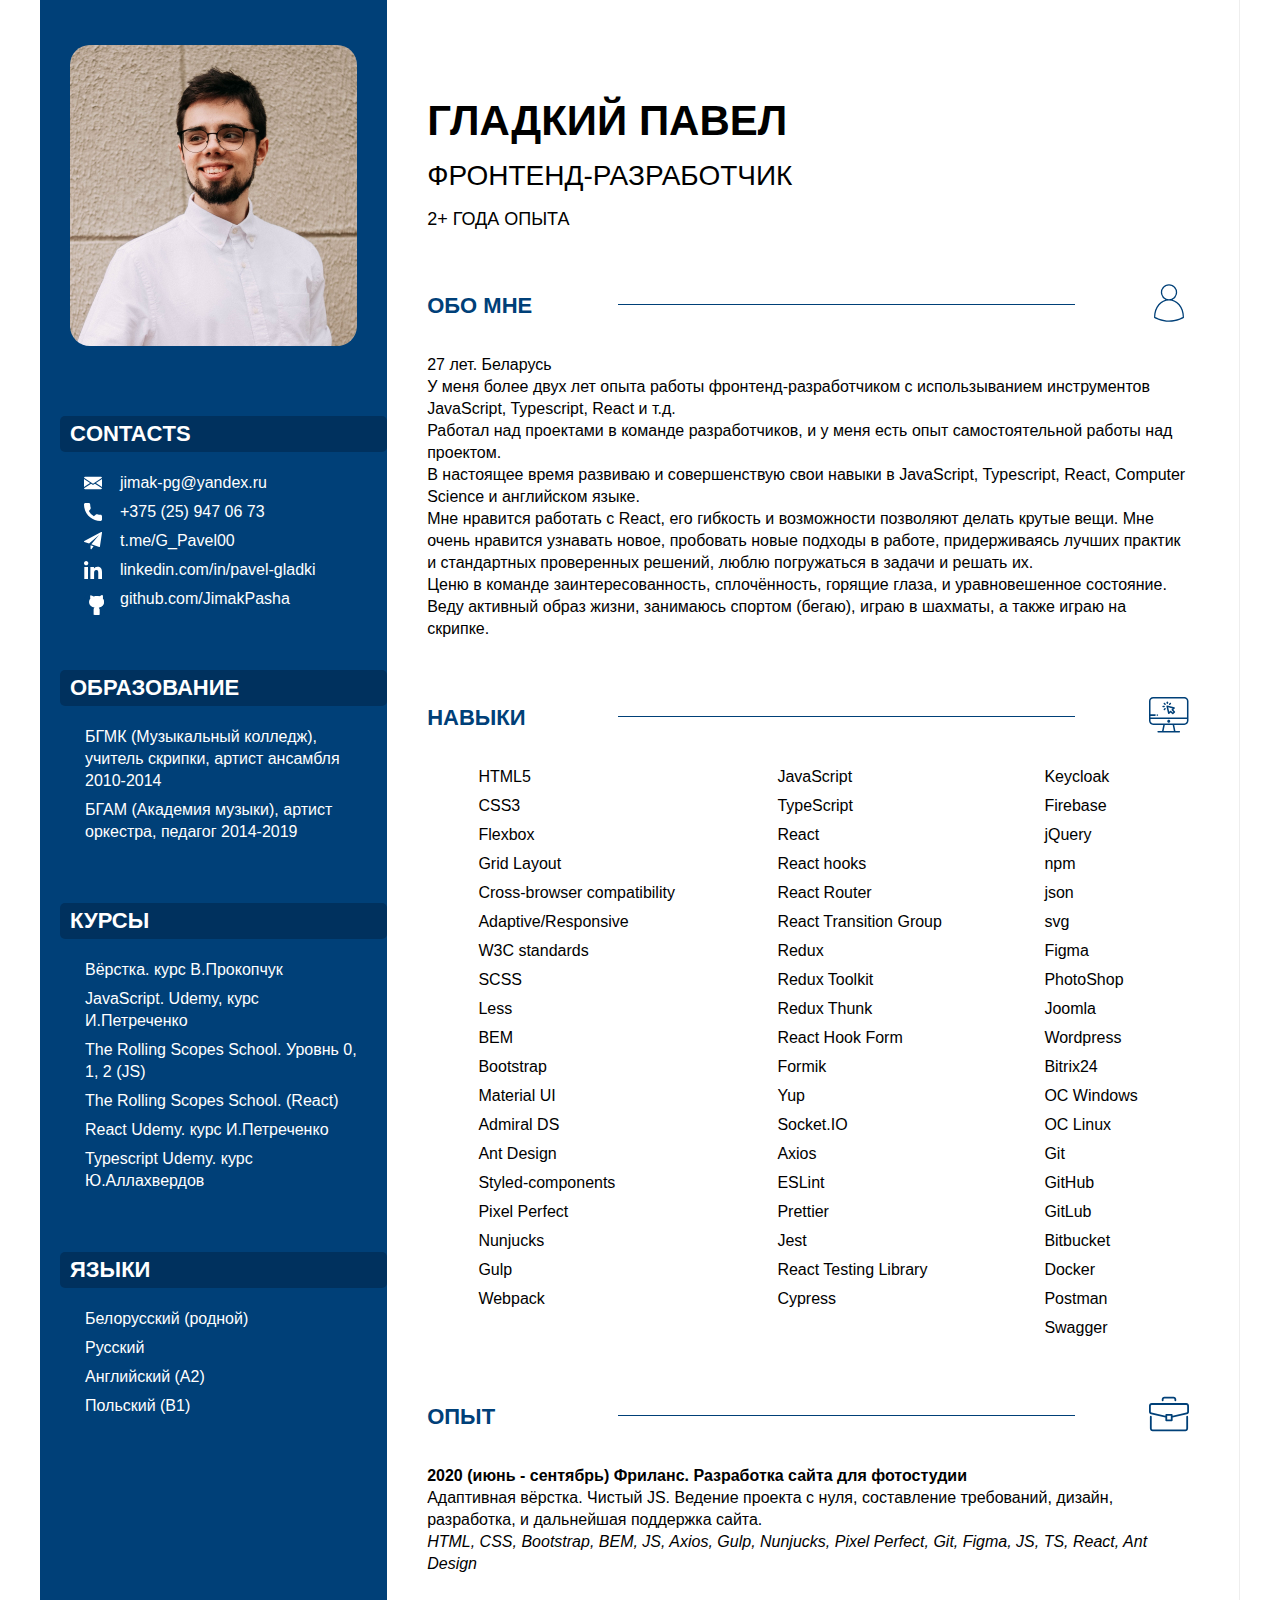
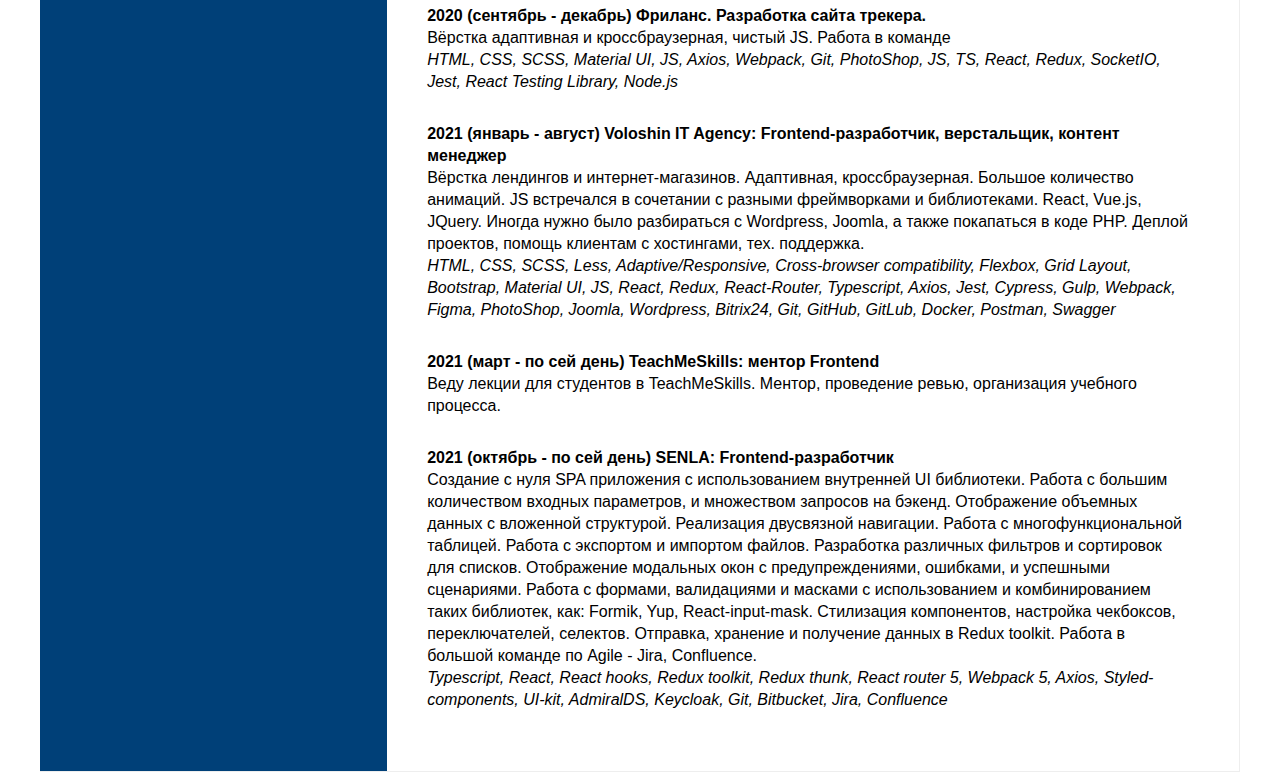
==== ru.html @ f33ebf19 "feat: add multilanguage" ====
<!DOCTYPE html>
<html lang="ru">
  <head>
    <meta charset="UTF-8" />
    <meta name="viewport" content="width=1200" />
    <title>Pavel Gladki</title>
    <link rel="stylesheet" href="style.min.css" />
    <link rel="shor tcut icon" href="assets/images/favicon.ico" />
  </head>

  <body>
    <main class="main">
      <aside class="aside">
        <img class="aside__img" src="assets/images/avatar.jpg" alt="pavel" />
        <div class="aside__content">
          <div class="contacts aside__block">
            <h4 class="contacts__title title aside__title">Contacts</h4>
            <ul class="contacts__list aside__list">
              <li class="contacts__item contacts__item--mail">
                <a class="contacts__item-link" href="mailto:jimak-pg@yandex.ru">
                  jimak-pg@yandex.ru
                </a>
              </li>
              <li class="contacts__item contacts__item--phone">
                <a class="contacts__item-link" href="tel:+375259470673">
                  +375 (25) 947 06 73
                </a>
              </li>
              <li class="contacts__item contacts__item--telegram">
                <a
                  class="contacts__item-link"
                  href="https://t.me/G_Pavel00"
                  target="_blank"
                >
                  t.me/G_Pavel00
                </a>
              </li>
              <li class="contacts__item contacts__item--in">
                <a
                  class="contacts__item-link"
                  href="https://www.linkedin.com/in/pavel-gladki"
                  target="_blank"
                >
                  linkedin.com/in/pavel-gladki
                </a>
              </li>
              <li class="contacts__item contacts__item--gh">
                <a
                  class="contacts__item-link"
                  href="https://github.com/JimakPasha"
                  target="_blank"
                >
                  github.com/JimakPasha
                </a>
              </li>
            </ul>
          </div>
          <div class="education aside__block">
            <h4 class="education__title title aside__title">Образование</h4>
            <ul class="education__list aside__list">
              <li class="education__item">
                БГМК (Музыкальный колледж), учитель скрипки, артист ансамбля
                2010-2014
              </li>
              <li class="education__item">
                БГАМ (Академия музыки), артист оркестра, педагог 2014-2019
              </li>
            </ul>
          </div>
          <div class="courses aside__block">
            <h4 class="courses__title title aside__title">Курсы</h4>
            <ul class="courses__list aside__list">
              <li class="courses__item">Вёрстка. курс В.Прокопчук</li>
              <li class="courses__item">
                JavaScript. Udemy, курс И.Петреченко
              </li>
              <li class="courses__item">
                The Rolling Scopes School. Уровнь 0, 1, 2 (JS)
              </li>
              <li class="courses__item">The Rolling Scopes School. (React)</li>
              <li class="courses__item">React Udemy. курс И.Петреченко</li>
              <li class="courses__item">
                Typescript Udemy. курс Ю.Аллахвердов
              </li>
            </ul>
          </div>
          <div class="languages aside__block">
            <h4 class="languages__title title aside__title">Языки</h4>
            <ul class="languages__list aside__list">
              <li class="languages__item">Белорусский (родной)</li>
              <li class="languages__item">Русский</li>
              <li class="languages__item">Английский (A2)</li>
              <li class="languages__item">Польский (B1)</li>
            </ul>
          </div>
        </div>
      </aside>
      <section class="content">
        <div class="person">
          <h1 class="person__title">Гладкий Павел</h1>
          <h2 class="person__subtitle">фронтенд-разработчик</h2>
          <h3 class="person__subtitle-description">2+ года опыта</h3>
        </div>
        <div class="about content__block">
          <h4 class="about__title title content__title">Обо мне</h4>
          <p class="about__text">27 лет. Беларусь</p>
          <p class="about__text">
            У меня более двух лет опыта работы фронтенд-разработчиком с
            использыванием инструментов JavaScript, Typescript, React и т.д.
          </p>
          <p class="about__text">
            Работал над проектами в команде разработчиков, и у меня есть опыт
            самостоятельной работы над проектом.
          </p>
          <p class="about__text">
            В настоящее время развиваю и совершенствую свои навыки в JavaScript,
            Typescript, React, Сomputer Science и английском языке.
          </p>
          <p class="about__text">
            Мне нравится работать с React, его гибкость и возможности позволяют
            делать крутые вещи. Мне очень нравится узнавать новое, пробовать
            новые подходы в работе, придерживаясь лучших практик и стандартных
            проверенных решений, люблю погружаться в задачи и решать их.
          </p>
          <p class="about__text">
            Ценю в команде заинтересованность, сплочённость, горящие глаза, и
            уравновешенное состояние.
          </p>
          <p class="about__text">
            Веду активный образ жизни, занимаюсь спортом (бегаю), играю в
            шахматы, а также играю на скрипке.
          </p>
        </div>
        <div class="skills content__block">
          <h4 class="skills__title title content__title">Навыки</h4>
          <div class="skills__list-box">
            <ul class="skills__list">
              <li class="skills__item">HTML5</li>
              <li class="skills__item">CSS3</li>
              <li class="skills__item">Flexbox</li>
              <li class="skills__item">Grid Layout</li>
              <li class="skills__item">Cross-browser compatibility</li>
              <li class="skills__item">Adaptive/Responsive</li>
              <li class="skills__item">W3C standards</li>
              <li class="skills__item">SCSS</li>
              <li class="skills__item">Less</li>
              <li class="skills__item">BEM</li>
              <li class="skills__item">Bootstrap</li>
              <li class="skills__item">Material UI</li>
              <li class="skills__item">Admiral DS</li>
              <li class="skills__item">Ant Design</li>
              <li class="skills__item">Styled-components</li>
              <li class="skills__item">Pixel Perfect</li>
              <li class="skills__item">Nunjucks</li>
              <li class="skills__item">Gulp</li>
              <li class="skills__item">Webpack</li>
            </ul>
            <ul class="skills__list">
              <li class="skills__item">JavaScript</li>
              <li class="skills__item">TypeScript</li>
              <li class="skills__item">React</li>
              <li class="skills__item">React hooks</li>
              <li class="skills__item">React Router</li>
              <li class="skills__item">React Transition Group</li>
              <li class="skills__item">Redux</li>
              <li class="skills__item">Redux Toolkit</li>
              <li class="skills__item">Redux Thunk</li>
              <li class="skills__item">React Hook Form</li>
              <li class="skills__item">Formik</li>
              <li class="skills__item">Yup</li>
              <li class="skills__item">Socket.IO</li>
              <li class="skills__item">Axios</li>
              <li class="skills__item">ESLint</li>
              <li class="skills__item">Prettier</li>
              <li class="skills__item">Jest</li>
              <li class="skills__item">React Testing Library</li>
              <li class="skills__item">Cypress</li>
            </ul>
            <ul class="skills__list">
              <li class="skills__item">Keycloak</li>
              <li class="skills__item">Firebase</li>
              <li class="skills__item">jQuery</li>
              <li class="skills__item">npm</li>
              <li class="skills__item">json</li>
              <li class="skills__item">svg</li>
              <li class="skills__item">Figma</li>
              <li class="skills__item">PhotoShop</li>
              <li class="skills__item">Joomla</li>
              <li class="skills__item">Wordpress</li>
              <li class="skills__item">Bitrix24</li>
              <li class="skills__item">OC Windows</li>
              <li class="skills__item">OC Linux</li>
              <li class="skills__item">Git</li>
              <li class="skills__item">GitHub</li>
              <li class="skills__item">GitLub</li>
              <li class="skills__item">Bitbucket</li>
              <li class="skills__item">Docker</li>
              <li class="skills__item">Postman</li>
              <li class="skills__item">Swagger</li>
              <!-- <li class="skills__item">Enzyme</li> -->
              <!-- <li class="skills__item">MobX</li> -->
            </ul>
          </div>
        </div>
        <div class="experience content__block">
          <h4 class="experience__title title content__title">Опыт</h4>
          <ul class="experience__list">
            <li class="experience__item">
              <p class="experience__item-title">
                2020 (июнь - сентябрь) Фриланс. Разработка сайта для фотостудии
              </p>
              Адаптивная вёрстка. Чистый JS. Ведение проекта с нуля, составление
              требований, дизайн, разработка, и дальнейшая поддержка сайта.
              <p class="experience__item-technology">
                HTML, CSS, Bootstrap, BEM, JS, Axios, Gulp, Nunjucks, Pixel
                Perfect, Git, Figma, JS, TS, React, Ant Design
              </p>
            </li>
            <li class="experience__item">
              <p class="experience__item-title">
                2020 (сентябрь - декабрь) Фриланс. Разработка сайта трекера.
              </p>
              Вёрстка адаптивная и кроссбраузерная, чистый JS. Работа в команде
              <p class="experience__item-technology">
                HTML, CSS, SCSS, Material UI, JS, Axios, Webpack, Git,
                PhotoShop, JS, TS, React, Redux, SocketIO, Jest, React Testing
                Library, Node.js
              </p>
            </li>
            <li class="experience__item">
              <p class="experience__item-title">
                2021 (январь - август) Voloshin IT Agency: Frontend-разработчик,
                верстальщик, контент менеджер
              </p>
              Вёрстка лендингов и интернет-магазинов. Адаптивная,
              кроссбраузерная. Большое количество анимаций. JS встречался в
              сочетании с разными фреймворками и библиотеками. React, Vue.js,
              JQuery. Иногда нужно было разбираться с Wordpress, Joomla, а также
              покапаться в коде PHP. Деплой проектов, помощь клиентам с
              хостингами, тех. поддержка.
              <p class="experience__item-technology">
                HTML, CSS, SCSS, Less, Adaptive/Responsive, Cross-browser
                compatibility, Flexbox, Grid Layout, Bootstrap, Material UI, JS,
                React, Redux, React-Router, Typescript, Axios, Jest, Cypress,
                Gulp, Webpack, Figma, PhotoShop, Joomla, Wordpress, Bitrix24,
                Git, GitHub, GitLub, Docker, Postman, Swagger
              </p>
            </li>
            <li class="experience__item">
              <p class="experience__item-title">
                2021 (март - по сей день) TeachMeSkills: ментор Frontend
              </p>
              Веду лекции для студентов в TeachMeSkills. Ментор, проведение
              ревью, организация учебного процесса.
            </li>
            <li class="experience__item">
              <p class="experience__item-title">
                2021 (октябрь - по сей день) SENLA: Frontend-разработчик
              </p>
              Создание с нуля SPA приложения с использованием внутренней UI
              библиотеки. Работа с большим количеством входных параметров, и
              множеством запросов на бэкенд. Отображение объемных данных с
              вложенной структурой. Реализация двусвязной навигации. Работа с
              многофункциональной таблицей. Работа с экспортом и импортом
              файлов. Разработка различных фильтров и сортировок для списков.
              Отображение модальных окон с предупреждениями, ошибками, и
              успешными сценариями. Работа с формами, валидациями и масками с
              использованием и комбинированием таких библиотек, как: Formik,
              Yup, React-input-mask. Стилизация компонентов, настройка
              чекбоксов, переключателей, селектов. Отправка, хранение и
              получение данных в Redux toolkit. Работа в большой команде по
              Agile - Jira, Confluence.
              <p class="experience__item-technology">
                Typescript, React, React hooks, Redux toolkit, Redux thunk,
                React router 5, Webpack 5, Axios, Styled-components, UI-kit,
                AdmiralDS, Keycloak, Git, Bitbucket, Jira, Confluence
              </p>
            </li>
          </ul>
        </div>
      </section>
    </main>
  </body>
</html>
---- style.min.css ----
.contacts__item:last-child,li:last-child{margin-bottom:0}.contacts__item::before,.content__title::after{content:'';position:absolute;background-repeat:no-repeat;background-position:center center;background-size:cover}.person,.title{text-transform:uppercase}html{box-sizing:border-box}*,::after,::before{box-sizing:inherit}ol[class],ul[class]{padding:0}blockquote,body,dd,dl,figcaption,figure,h1,h2,h3,h4,h5,h6,li,ol[class],p,ul[class]{font-weight:400;margin:0}ul[class]{list-style:none}img{max-width:100%;display:block}button,input,select,textarea{font:inherit}a{text-decoration:none;color:inherit}body{font-family:Raleway,sans-serif;min-width:1200px;margin:0 auto;line-height:22px}li{margin-bottom:7px}.title{font-size:22px;line-height:36px;font-weight:600}.aside__title{background-color:#00315e;padding:0 10px;margin-bottom:20px;border-radius:5px}.aside__list li{padding-left:25px;padding-right:25px}.aside__block,.content__block{margin-bottom:60px}.content__title{color:#004078;position:relative;margin-bottom:30px}.content__title::before{content:'';position:absolute;top:45%;right:15%;width:60%;height:1px;background-color:#004078}.content__title::after{top:-5px;right:0;width:40px;height:40px}.main{max-width:1200px;border-right:1px solid rgba(221,221,221,.5);border-bottom:1px solid rgba(221,221,221,.5);margin:0 auto;display:flex;justify-content:space-between}.aside{width:30%;padding:15px 0;background-color:#004078;margin-right:40px;color:#fff}.aside__img{padding:30px;border-radius:50px;margin-bottom:40px}.aside__content{padding-left:20px}.contacts__item-link{transition:.3s}.contacts__item-link:hover{text-decoration:underline}.content{width:70%;margin-top:40px;padding-right:50px}.contacts__list .contacts__item{padding-left:60px}.contacts__item{position:relative;margin-bottom:7px}.contacts__item::before{top:10%;left:24px;width:18px;height:18px}.contacts__item--mail::before{background-image:url(assets/images/email.svg)}.contacts__item--phone::before{background-image:url(assets/images/phone.svg)}.contacts__item--telegram::before{background-image:url(assets/images/telegram.svg)}.contacts__item--in::before{background-image:url(assets/images/linkedin.svg)}.contacts__item--gh::before{background-image:url(assets/images/github.svg);width:25px;height:25px}.person{padding:60px 0}.person__title{font-weight:700;font-size:42px;line-height:42px;margin-bottom:20px}.person__subtitle{font-size:28px;line-height:28px;margin-bottom:20px}.person__subtitle-description{font-size:18px;line-height:18px}.about__title::after{background-image:url(assets/images/about.svg)}.skills__list-box{display:flex;justify-content:space-around}.skills__title::after{background-image:url(assets/images/skills.svg)}.experience__title::after{background-image:url(assets/images/experience.svg)}.experience__item{margin-bottom:30px}.experience__item-title{font-weight:600}.experience__item-technology{font-style:italic}
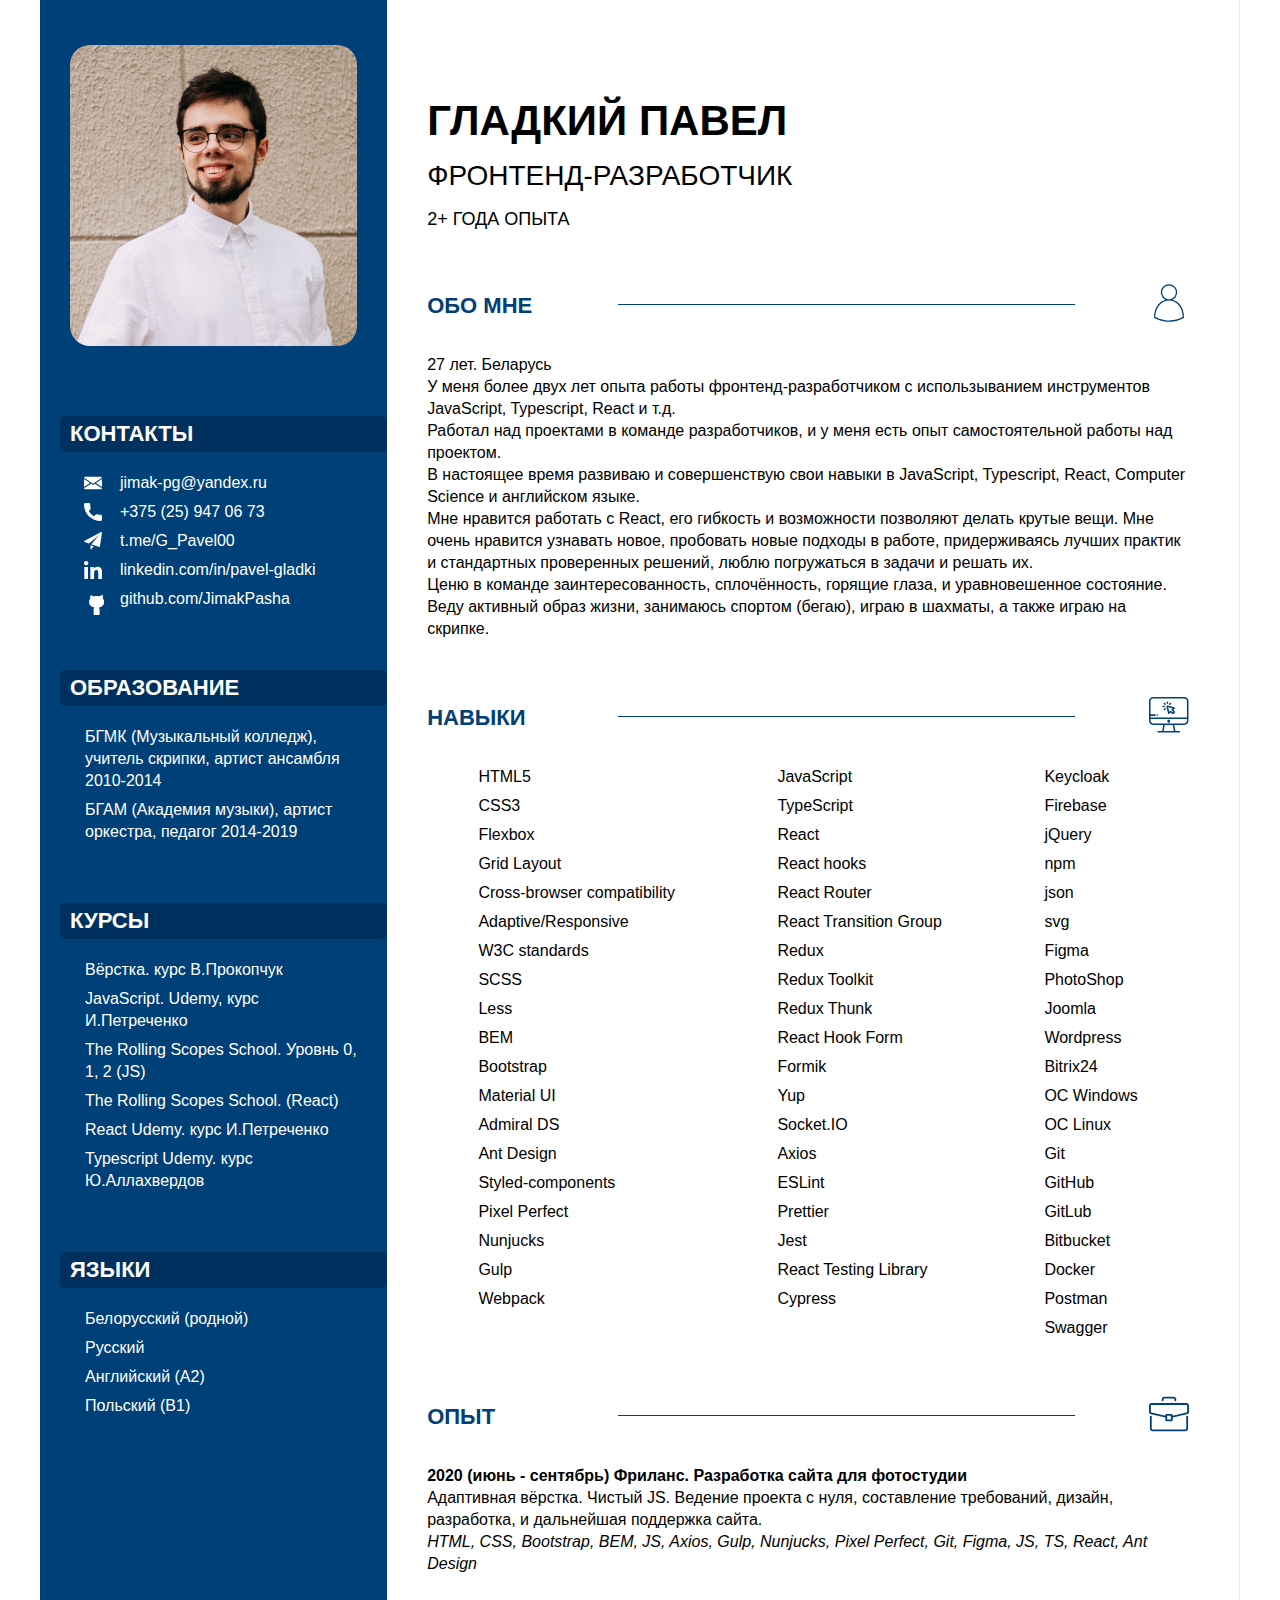
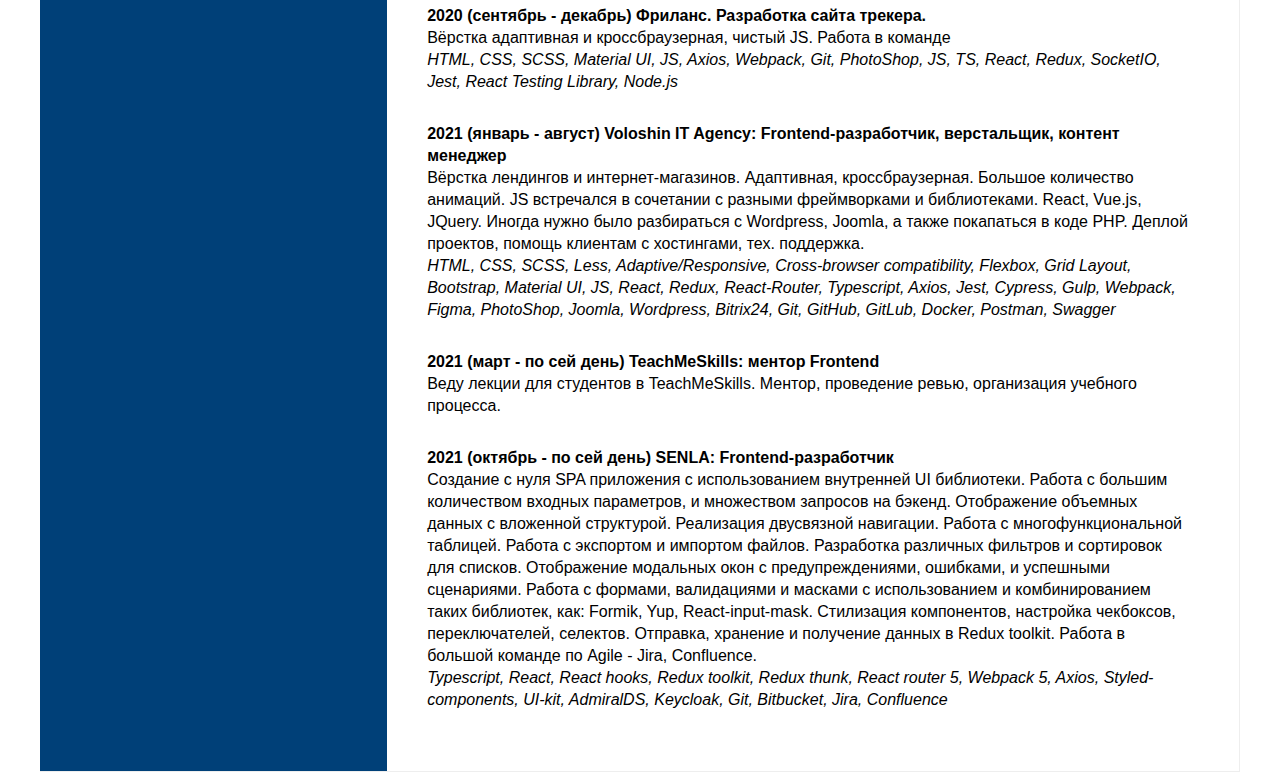
==== commit 9993ab4c: "fix: grammar mistake" ====
--- a/ru.html
+++ b/ru.html
@@ -3,7 +3,7 @@
   <head>
     <meta charset="UTF-8" />
     <meta name="viewport" content="width=1200" />
-    <title>Pavel Gladki</title>
+    <title>Гладкий Павел</title>
     <link rel="stylesheet" href="style.min.css" />
     <link rel="shor tcut icon" href="assets/images/favicon.ico" />
   </head>
@@ -14,7 +14,7 @@
         <img class="aside__img" src="assets/images/avatar.jpg" alt="pavel" />
         <div class="aside__content">
           <div class="contacts aside__block">
-            <h4 class="contacts__title title aside__title">Contacts</h4>
+            <h4 class="contacts__title title aside__title">Контакты</h4>
             <ul class="contacts__list aside__list">
               <li class="contacts__item contacts__item--mail">
                 <a class="contacts__item-link" href="mailto:jimak-pg@yandex.ru">
